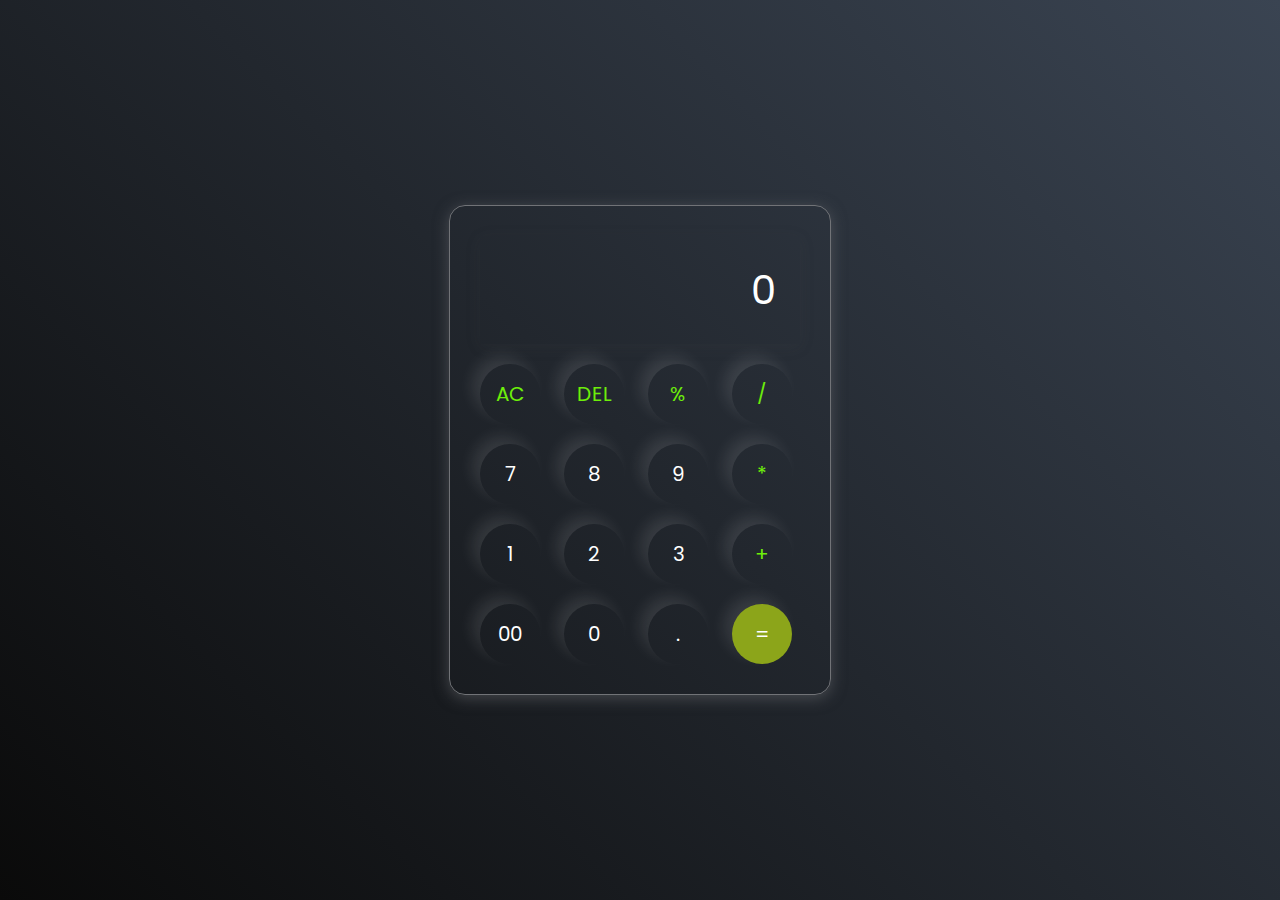
==== Codsoft/Task3/index.html @ a22b508b "Add files via upload" ====
<!DOCTYPE html>
<html lang="en">
<head>
    <meta charset="UTF-8">
    <meta name="viewport" content="width=device-width, initial-scale=1.0">
    <title>Calculator</title>
    <link rel="stylesheet" href="style.css">

    <!----------Google Fonts------------->
    <link rel="preconnect" href="https://fonts.googleapis.com">
<link rel="preconnect" href="https://fonts.gstatic.com" crossorigin>
<link href="https://fonts.googleapis.com/css2?family=Poppins:ital,wght@0,100;0,200;0,300;0,400;0,500;0,600;0,700;0,800;0,900;1,100;1,200;1,300;1,400;1,500;1,600;1,700;1,800;1,900&display=swap" rel="stylesheet">
</head>
<body>
    <div class="calculator">
        <input type="text" placeholder="0" id="inputbox">
        <div>
            <button class="operator">AC</button>
            <button class="operator">DEL</button>
            <button class="operator">%</button>
            <button class="operator">/</button>
        </div>
        <div>
            <button>7</button>
            <button>8</button>
            <button>9</button>
            <button class="operator">*</button>
        </div>
        <div>
            <button>1</button>
            <button>2</button>
            <button>3</button>
            <button class="operator">+</button>
        </div>
        <div>
            <button>00</button>
            <button>0</button>
            <button>.</button>
            <button class="equalbtn">=</button>
        </div>
    </div>

    <script src="script.js"></script>

</body>
</html>
---- Codsoft/Task3/style.css ----
*{
    margin: 0;
    padding: 0;
    box-sizing: border-box;
    font-family: 'Poppins' , sans-serif;
}
body{
    width: 100%;
    height: 100vh;
    display: flex;
    justify-content: center;
    align-items: center;
    background: linear-gradient(45deg,#0a0a0a, #3a4452);
}
h1{
    align-items: center;
    justify-content: center;
}
.calculator{
    border: 1px solid #717377;
    padding: 20px;
    border-radius: 16px;
    background: transparent;
    box-shadow: 0px 3px 15px rgba(113,115,119,0.5);

}
input{
    width: 320px;
    border: none;
    padding: 24px;
    margin: 10px;
    background: transparent;
    box-shadow: 0px 3px 15px rgba(84,84,84,0.1);
    font-size: 40px;
    text-align: right;
    cursor: pointer;
    color: white;
}
input::placeholder{
    color: #fff;
}
button{
    border:none;
    width: 60px;
    height: 60px;
    margin: 10px;
    border-radius: 50%;
    background: transparent;
    color: #fff;
    font-size: 20px;
    box-shadow: -8px -8px 15px rgba(255,255,255,0.1);
    cursor: pointer;
}
.equalbtn{
    background-color: #8ca51a;
}
.operator{
    color: #6dee0a;
}
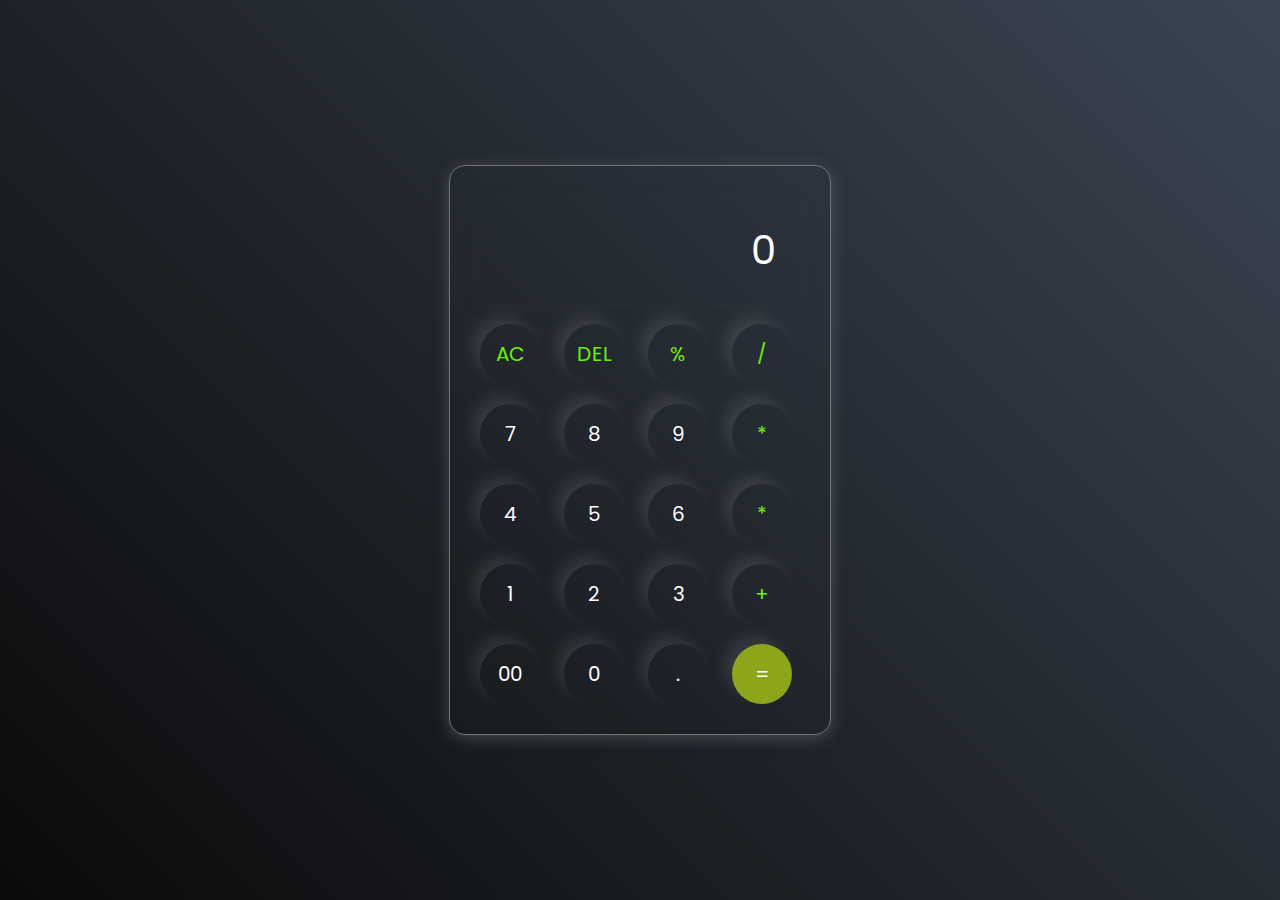
==== commit 97070dcd: "Add files via upload" ====
--- a/Codsoft/Task3/index.html
+++ b/Codsoft/Task3/index.html
@@ -27,6 +27,12 @@
             <button class="operator">*</button>
         </div>
         <div>
+            <button>4</button>
+            <button>5</button>
+            <button>6</button>
+            <button class="operator">*</button>
+        </div>
+        <div>
             <button>1</button>
             <button>2</button>
             <button>3</button>
